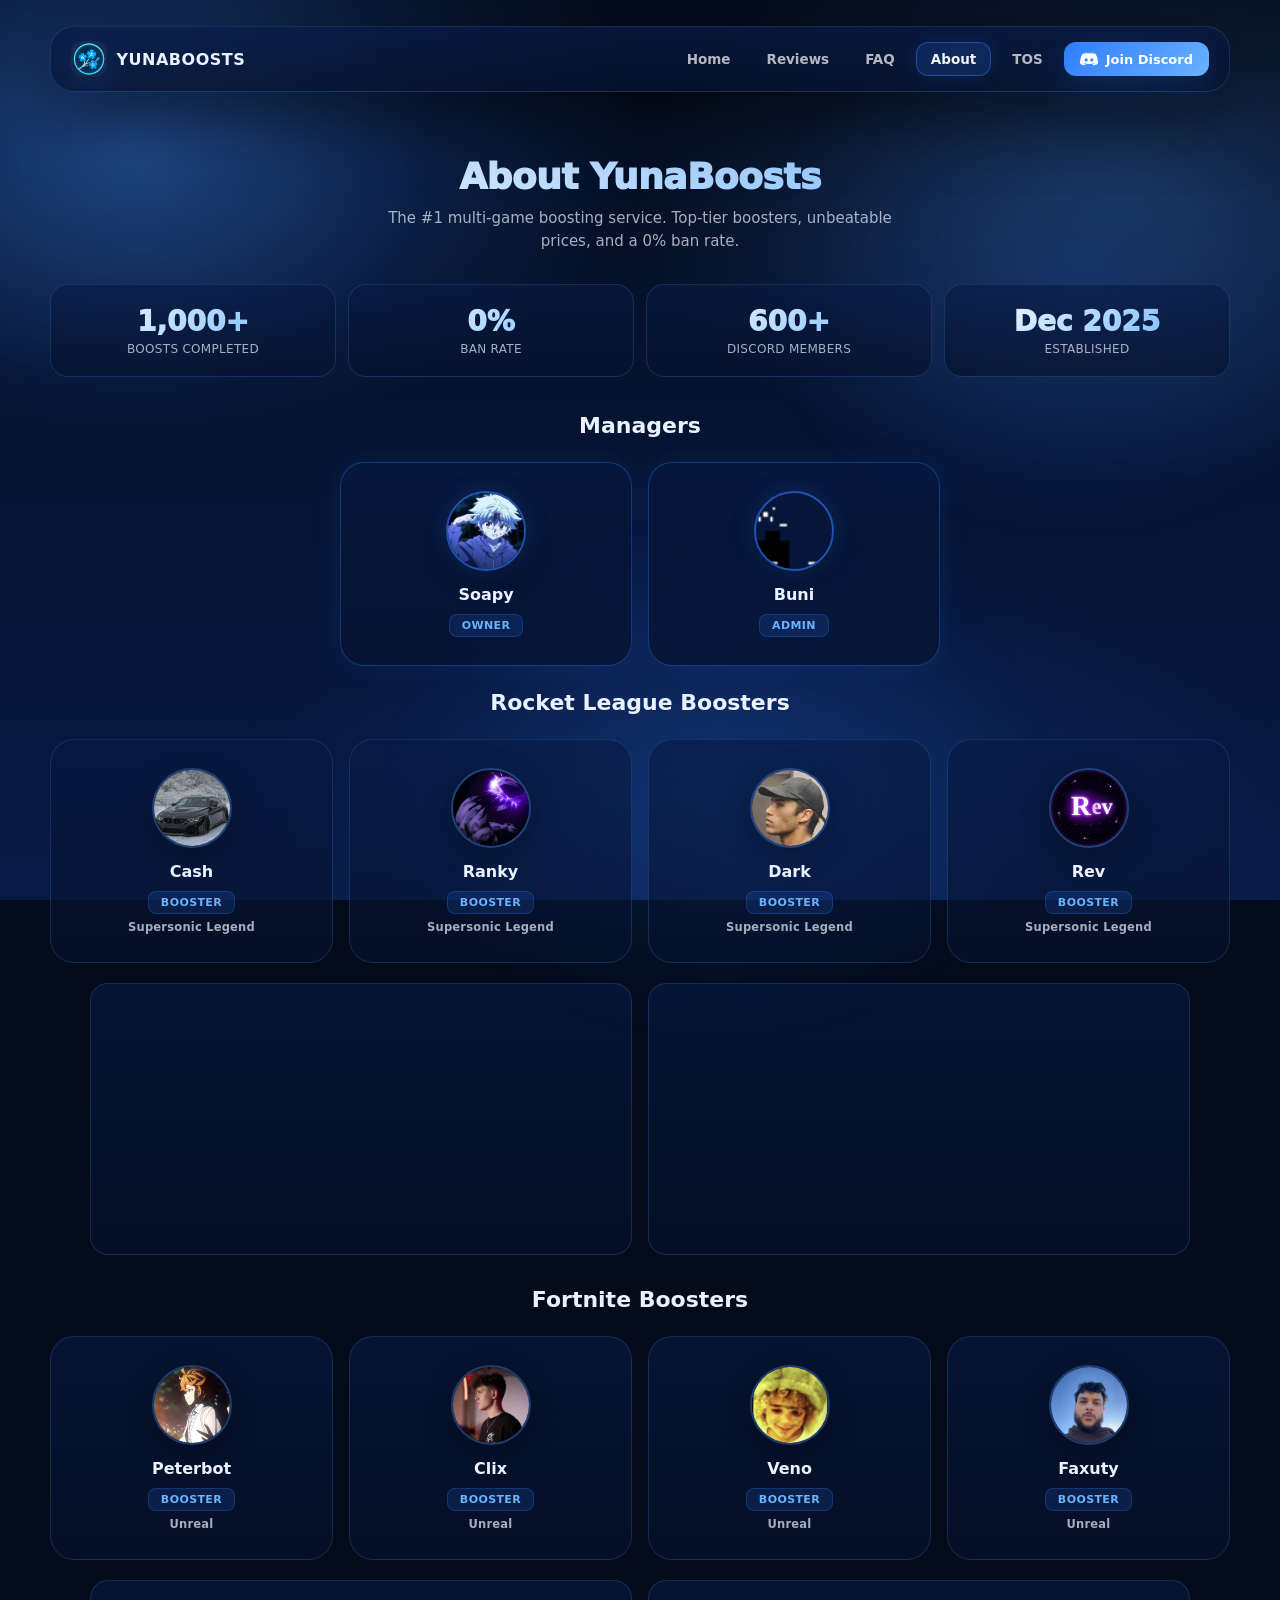
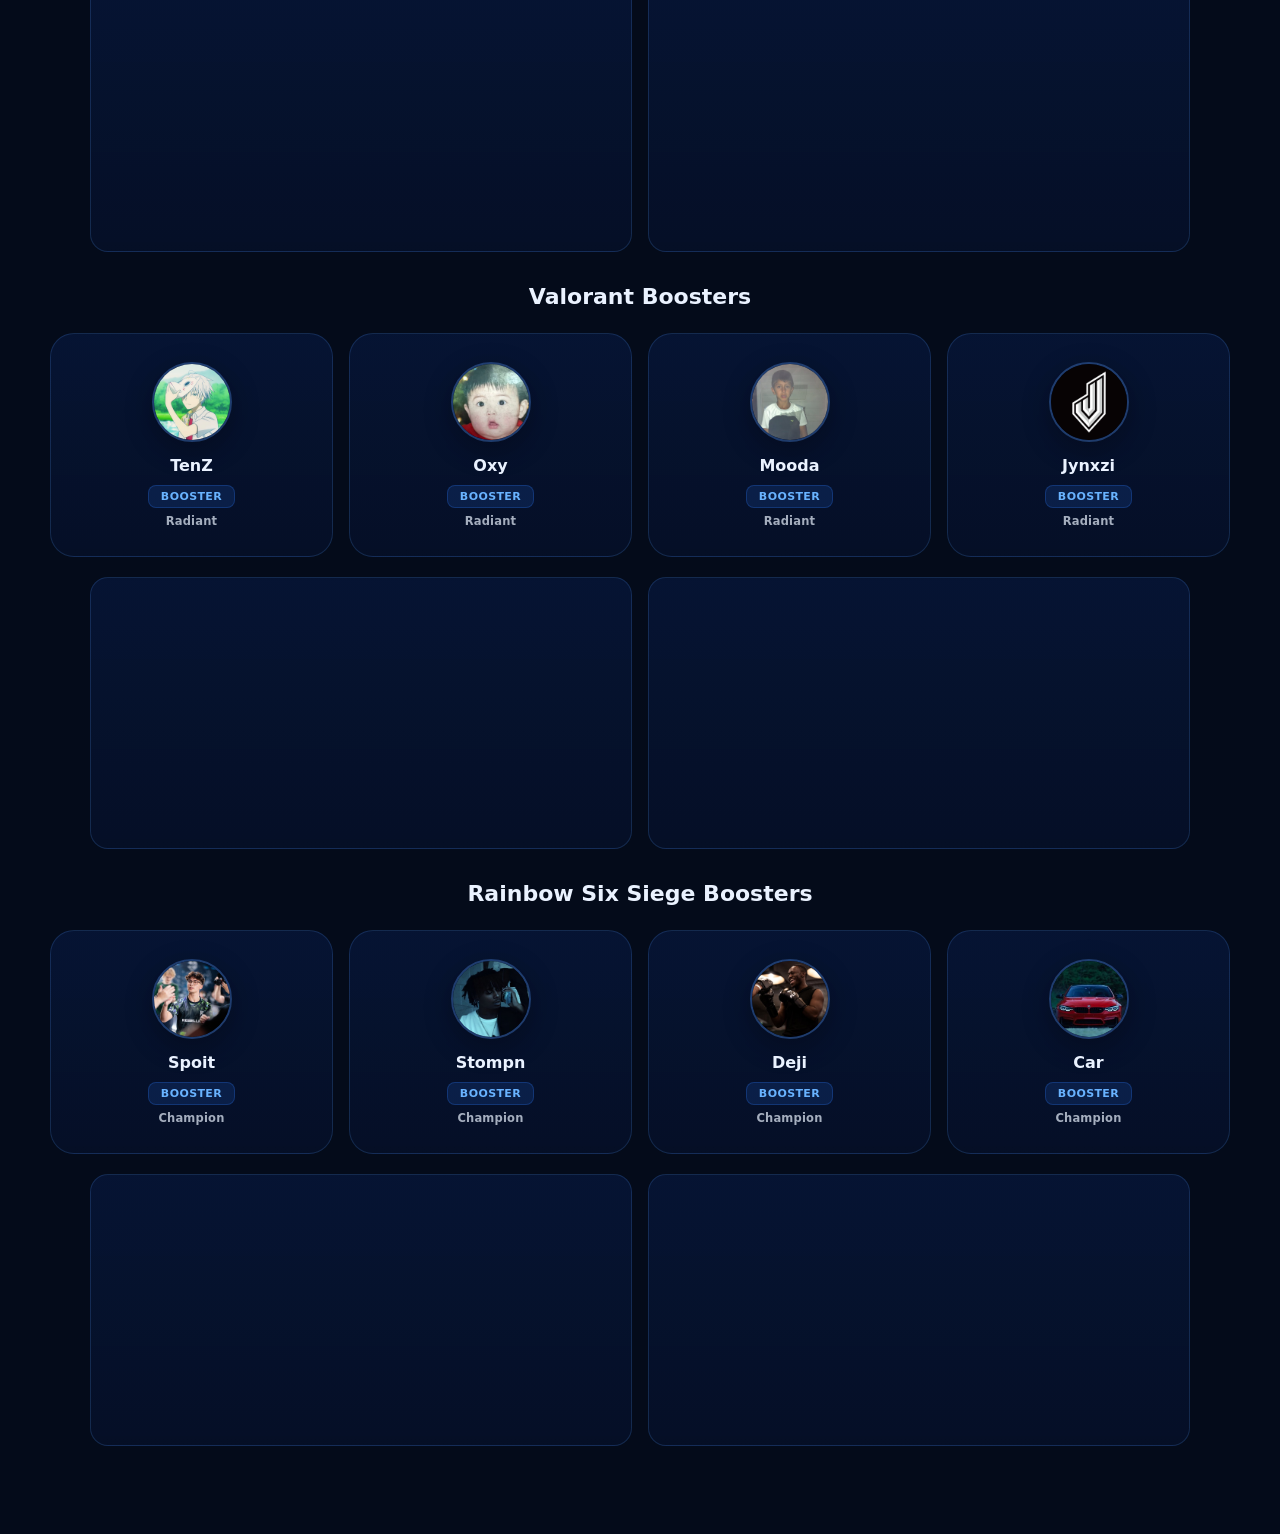
==== about/index.html @ 15526dc1 "Initial commit" ====
<!doctype html>
<html lang="en">
<head>
  <meta charset="UTF-8" />
  <meta name="viewport" content="width=device-width, initial-scale=1.0"/>
  <title>YunaBoosts - About</title>
  <meta name="description" content="Meet the YunaBoosts team - boosting services for Rocket League, Fortnite, Valorant, and Rainbow Six Siege." />
  <meta name="nav-depth" content="1">
  <link rel="icon" type="image/png" href="../favicon.png" />
  <link rel="stylesheet" href="../shared/styles.css">
</head>
<body>
  <div class="bg-orb"></div>
  <div class="container">
    <div class="page-hero">
      <h1>About YunaBoosts</h1>
      <p>The #1 multi-game boosting service. Top-tier boosters, unbeatable prices, and a 0% ban rate.</p>
    </div>

    <div class="about-stats">
      <div class="stat-card">
        <div class="stat-number">1,000+</div>
        <div class="stat-label">Boosts Completed</div>
      </div>
      <div class="stat-card">
        <div class="stat-number">0%</div>
        <div class="stat-label">Ban Rate</div>
      </div>
      <div class="stat-card">
        <div class="stat-number">600+</div>
        <div class="stat-label">Discord Members</div>
      </div>
      <div class="stat-card">
        <div class="stat-number">Dec 2025</div>
        <div class="stat-label">Established</div>
      </div>
    </div>

    <!-- Managers -->
    <h2 class="team-heading">Managers</h2>

    <div class="team-grid" style="grid-template-columns: repeat(2, 1fr); max-width: 600px; margin: 0 auto 24px;">

      <div class="team-card owner">
        <div class="team-avatar">
          <img src="../fwsoapy.webp" alt="Soapy" />
        </div>
        <div class="team-name">Soapy</div>
        <div class="team-role">Owner</div>
      </div>

      <div class="team-card owner">
        <div class="team-avatar">
          <img src="../buni.webp" alt="Buni" />
        </div>
        <div class="team-name">Buni</div>
        <div class="team-role">Admin</div>
      </div>

    </div>

    <!-- Rocket League Boosters -->
    <h2 class="team-heading">Rocket League Boosters</h2>

    <div class="team-grid">

      <div class="team-card">
        <div class="team-avatar">
          <img src="../cash.webp" alt="Cash" />
        </div>
        <div class="team-name">Cash</div>
        <div class="team-role">Booster</div>
        <div class="team-badge">Supersonic Legend</div>
      </div>

      <div class="team-card">
        <div class="team-avatar">
          <img src="../ranky.webp" alt="Ranky" />
        </div>
        <div class="team-name">Ranky</div>
        <div class="team-role">Booster</div>
        <div class="team-badge">Supersonic Legend</div>
      </div>

      <div class="team-card">
        <div class="team-avatar">
          <img src="../dark.webp" alt="Dark" />
        </div>
        <div class="team-name">Dark</div>
        <div class="team-role">Booster</div>
        <div class="team-badge">Supersonic Legend</div>
      </div>

      <div class="team-card">
        <div class="team-avatar">
          <img src="../rev.webp" alt="Rev" />
        </div>
        <div class="team-name">Rev</div>
        <div class="team-role">Booster</div>
        <div class="team-badge">Supersonic Legend</div>
      </div>

    </div>

    <div class="clips-grid" style="margin-top:20px; margin-bottom:32px;">
      <div class="clip-card"><video src="../rl1.mp4" autoplay muted loop playsinline></video></div>
      <div class="clip-card"><video src="../rl2.mp4" autoplay muted loop playsinline></video></div>
    </div>

    <!-- Fortnite Boosters -->
    <h2 class="team-heading">Fortnite Boosters</h2>

    <div class="team-grid">
      <div class="team-card">
        <div class="team-avatar"><img src="../peterbot.webp" alt="Peterbot" /></div>
        <div class="team-name">Peterbot</div>
        <div class="team-role">Booster</div>
        <div class="team-badge">Unreal</div>
      </div>
      <div class="team-card">
        <div class="team-avatar"><img src="../clix.webp" alt="Clix" /></div>
        <div class="team-name">Clix</div>
        <div class="team-role">Booster</div>
        <div class="team-badge">Unreal</div>
      </div>
      <div class="team-card">
        <div class="team-avatar"><img src="../veno.webp" alt="Veno" /></div>
        <div class="team-name">Veno</div>
        <div class="team-role">Booster</div>
        <div class="team-badge">Unreal</div>
      </div>
      <div class="team-card">
        <div class="team-avatar"><img src="../faxuty.webp" alt="Faxuty" /></div>
        <div class="team-name">Faxuty</div>
        <div class="team-role">Booster</div>
        <div class="team-badge">Unreal</div>
      </div>
    </div>

    <div class="clips-grid" style="margin-top:20px; margin-bottom:32px;">
      <div class="clip-card"><video src="../fn1.mp4" autoplay muted loop playsinline></video></div>
      <div class="clip-card"><video src="../fn2.mp4" autoplay muted loop playsinline></video></div>
    </div>

    <!-- Valorant Boosters -->
    <h2 class="team-heading">Valorant Boosters</h2>

    <div class="team-grid">
      <div class="team-card">
        <div class="team-avatar"><img src="../tenz.webp" alt="TenZ" /></div>
        <div class="team-name">TenZ</div>
        <div class="team-role">Booster</div>
        <div class="team-badge">Radiant</div>
      </div>
      <div class="team-card">
        <div class="team-avatar"><img src="../oxy.webp" alt="Oxy" /></div>
        <div class="team-name">Oxy</div>
        <div class="team-role">Booster</div>
        <div class="team-badge">Radiant</div>
      </div>
      <div class="team-card">
        <div class="team-avatar"><img src="../mooda.webp" alt="Mooda" /></div>
        <div class="team-name">Mooda</div>
        <div class="team-role">Booster</div>
        <div class="team-badge">Radiant</div>
      </div>
      <div class="team-card">
        <div class="team-avatar"><img src="../jynxzi.webp" alt="Jynxzi" /></div>
        <div class="team-name">Jynxzi</div>
        <div class="team-role">Booster</div>
        <div class="team-badge">Radiant</div>
      </div>
    </div>

    <div class="clips-grid" style="margin-top:20px; margin-bottom:32px;">
      <div class="clip-card"><video src="../val1.mp4" autoplay muted loop playsinline></video></div>
      <div class="clip-card"><video src="../val2.mp4" autoplay muted loop playsinline></video></div>
    </div>

    <!-- Rainbow Six Siege Boosters -->
    <h2 class="team-heading">Rainbow Six Siege Boosters</h2>

    <div class="team-grid">
      <div class="team-card">
        <div class="team-avatar"><img src="../spoit.webp" alt="Spoit" /></div>
        <div class="team-name">Spoit</div>
        <div class="team-role">Booster</div>
        <div class="team-badge">Champion</div>
      </div>
      <div class="team-card">
        <div class="team-avatar"><img src="../stompn.webp" alt="Stompn" /></div>
        <div class="team-name">Stompn</div>
        <div class="team-role">Booster</div>
        <div class="team-badge">Champion</div>
      </div>
      <div class="team-card">
        <div class="team-avatar"><img src="../deji.webp" alt="Deji" /></div>
        <div class="team-name">Deji</div>
        <div class="team-role">Booster</div>
        <div class="team-badge">Champion</div>
      </div>
      <div class="team-card">
        <div class="team-avatar"><img src="../car.webp" alt="Car" /></div>
        <div class="team-name">Car</div>
        <div class="team-role">Booster</div>
        <div class="team-badge">Champion</div>
      </div>
    </div>

    <div class="clips-grid" style="margin-top:20px; margin-bottom:32px;">
      <div class="clip-card"><video src="../siege1.mp4" autoplay muted loop playsinline></video></div>
      <div class="clip-card"><video src="../siege2.mp4" autoplay muted loop playsinline></video></div>
    </div>

    <script>
      (function(){
        let savedScrollY = 0;
        let restoring = false;

        function restoreScroll() {
          if (restoring) return;
          restoring = true;
          let attempts = 0;
          function tryRestore() {
            window.scrollTo(0, savedScrollY);
            attempts++;
            if (attempts < 10) requestAnimationFrame(tryRestore);
            else restoring = false;
          }
          tryRestore();
          setTimeout(() => { window.scrollTo(0, savedScrollY); restoring = false; }, 300);
        }

        document.querySelectorAll('.clip-card video').forEach(v => {
          v.style.cursor = 'pointer';
          v.addEventListener('click', () => {
            savedScrollY = window.scrollY;
            if (v.requestFullscreen) v.requestFullscreen();
            else if (v.webkitEnterFullscreen) v.webkitEnterFullscreen();
          });
        });

        document.addEventListener('fullscreenchange', () => {
          if (!document.fullscreenElement) restoreScroll();
        });
        document.addEventListener('webkitfullscreenchange', () => {
          if (!document.webkitFullscreenElement) restoreScroll();
        });
      })();
    </script>
  </div>

  <style>
    .placeholder-avatar {
      width: 100%; height: 100%; display: flex; align-items: center; justify-content: center;
      background: linear-gradient(135deg, rgba(47,124,255,.18), rgba(105,179,255,.12));
      border-radius: 50%; font-weight: 900; font-size: 14px; color: rgba(105,179,255,.7);
      letter-spacing: 1px;
    }
  </style>

  <script src="../shared/nav.js"></script>
</body>
</html>
---- shared/styles.css ----
/* ===== YunaBoosts Shared Styles ===== */
:root{ color-scheme: dark; }
:root{
  --bg0:#040b1a;
  --bg1:#061433;
  --bg2:#081a44;
  --text:#eaf2ff;
  --muted: rgba(234,242,255,.70);
  --brand:#2f7cff;
  --brand2:#69b3ff;
  --shadow: 0 20px 70px rgba(0,0,0,.55);
  --glow: 0 0 0 1px rgba(47,124,255,.35), 0 0 34px rgba(47,124,255,.24);
  --radius: 18px;
  --radius2: 24px;
}

*{ box-sizing:border-box; }
html,body{ height:100%; }
body{
  margin:0;
  color:var(--text);
  font-family: ui-sans-serif, system-ui, -apple-system, Segoe UI, Roboto, Helvetica, Arial;
  background: var(--bg0);
  background-image:
    radial-gradient(900px 520px at 10% 15%, rgba(47,124,255,.34), transparent 58%),
    radial-gradient(900px 520px at 88% 22%, rgba(105,179,255,.18), transparent 55%),
    radial-gradient(900px 520px at 60% 95%, rgba(47,124,255,.16), transparent 60%),
    linear-gradient(180deg, #040b1a, #061433, #081a44);
  background-attachment: fixed;
  background-size: 100% 100%;
  background-repeat: no-repeat;
  overflow-x:hidden;
  min-height:100vh;
}

.bg-orb{
  position:fixed; inset:-140px;
  background:
    radial-gradient(520px 420px at 18% 25%, rgba(105,179,255,.16), transparent 60%),
    radial-gradient(560px 440px at 78% 35%, rgba(47,124,255,.20), transparent 62%),
    radial-gradient(560px 440px at 55% 78%, rgba(47,124,255,.16), transparent 62%);
  filter: blur(10px);
  opacity:.95;
  pointer-events:none;
  animation: drift 16s ease-in-out infinite;
  z-index:0;
}
@keyframes drift{
  0%,100% { transform: translate3d(0,0,0) scale(1); }
  50% { transform: translate3d(16px,-10px,0) scale(1.02); }
}

.container{
  width:min(1180px, calc(100% - 40px));
  margin:0 auto;
  padding: 26px 0 56px;
  position:relative;
  z-index:1;
}

/* ===== NAVIGATION ===== */
.site-nav{
  margin-bottom: 24px;
  position: relative;
  z-index: 50000;
}
.nav-inner{
  display:flex;
  align-items:center;
  justify-content:space-between;
  gap: 16px;
  padding: 14px 20px;
  border-radius: var(--radius2);
  border: 1px solid rgba(90,160,255,.18);
  background: linear-gradient(180deg, rgba(8,26,68,.72), rgba(6,18,45,.78));
  backdrop-filter: blur(14px);
  box-shadow: var(--shadow);
}
.nav-brand{
  display:flex;
  align-items:center;
  gap: 10px;
  text-decoration:none;
  color: var(--text);
  flex-shrink:0;
}
.nav-logo{
  width:36px; height:36px;
  border-radius: 12px;
  overflow:hidden;
  box-shadow: 0 12px 36px rgba(47,124,255,.18);
  background: rgba(255,255,255,.06);
}
.nav-logo img{ width:100%; height:100%; object-fit:cover; display:block; }
.nav-title{
  font-size: 16px;
  font-weight: 900;
  letter-spacing:.5px;
  text-transform:uppercase;
}
.nav-links{
  display:flex;
  align-items:center;
  gap: 6px;
}
.nav-link{
  padding: 8px 14px;
  border-radius: 12px;
  font-size: 13.5px;
  font-weight: 600;
  color: rgba(255,255,255,.70);
  text-decoration:none;
  transition: all .18s ease;
  border: 1px solid transparent;
}
.nav-link:hover{
  color: rgba(255,255,255,.95);
  background: rgba(47,124,255,.10);
  border-color: rgba(90,160,255,.18);
}
.nav-link.active{
  color: rgba(255,255,255,.95);
  background: rgba(47,124,255,.18);
  border-color: rgba(47,124,255,.45);
  box-shadow: 0 0 20px rgba(47,124,255,.12);
}
.nav-discord{
  display:flex;
  align-items:center;
  gap: 8px;
  padding: 8px 16px;
  border-radius: 12px;
  font-size: 13px;
  font-weight: 800;
  color: #fff;
  text-decoration:none;
  background: linear-gradient(135deg, rgba(47,124,255,1), rgba(105,179,255,1));
  box-shadow: 0 12px 32px rgba(47,124,255,.18);
  transition: all .18s ease;
  white-space:nowrap;
}
.nav-discord:hover{
  transform: translateY(-1px);
  filter: brightness(1.08);
  box-shadow: 0 16px 40px rgba(47,124,255,.24);
}
.nav-discord-icon{
  width: 18px; height: 18px;
  object-fit:contain;
}

/* Hamburger */
.nav-hamburger{
  display:none;
  flex-direction:column;
  gap: 5px;
  background:none;
  border:none;
  cursor:pointer;
  padding: 6px;
}
.nav-hamburger span{
  display:block;
  width: 24px;
  height: 2px;
  background: rgba(255,255,255,.85);
  border-radius: 2px;
  transition: all .2s ease;
}
.nav-hamburger.open span:nth-child(1){ transform: translateY(7px) rotate(45deg); }
.nav-hamburger.open span:nth-child(2){ opacity:0; }
.nav-hamburger.open span:nth-child(3){ transform: translateY(-7px) rotate(-45deg); }

@media (max-width: 820px){
  .nav-hamburger{ display:flex; }
  .nav-links{
    display:none;
    position:absolute;
    top: calc(100% + 8px);
    left:0; right:0;
    flex-direction:column;
    padding: 12px;
    border-radius: var(--radius);
    border: 1px solid rgba(90,160,255,.22);
    background: linear-gradient(180deg, rgba(6,18,45,.98), rgba(8,26,68,.98));
    backdrop-filter: blur(14px);
    box-shadow: 0 24px 70px rgba(0,0,0,.65);
    z-index: 9999;
    gap: 4px;
  }
  .nav-links.open{ display:flex; }
  .nav-inner{ position:relative; }
  .nav-link{ width:100%; padding: 12px 14px; }
  .nav-discord{ width:100%; justify-content:center; padding: 12px; }
}

/* ===== FOOTER ===== */
.site-footer{
  margin-top: 48px;
  padding-top: 32px;
  border-top: 1px solid rgba(90,160,255,.12);
}
.footer-inner{
  text-align:center;
}
.footer-top{
  display:flex;
  align-items:center;
  justify-content:space-between;
  gap: 24px;
  flex-wrap:wrap;
  margin-bottom: 24px;
}
.footer-brand{
  display:flex;
  align-items:center;
  gap: 10px;
  font-weight: 900;
  font-size: 15px;
  letter-spacing:.4px;
  text-transform:uppercase;
}
.footer-links{
  display:flex;
  gap: 8px;
  flex-wrap:wrap;
  justify-content:center;
}
.footer-links a{
  padding: 6px 12px;
  border-radius: 10px;
  font-size: 13px;
  color: rgba(255,255,255,.60);
  text-decoration:none;
  transition: all .16s ease;
  border: 1px solid transparent;
}
.footer-links a:hover{
  color: rgba(255,255,255,.90);
  background: rgba(47,124,255,.10);
  border-color: rgba(90,160,255,.18);
}
.footer-discord{
  display:flex;
  align-items:center;
  gap: 8px;
  padding: 8px 16px;
  border-radius: 12px;
  font-size: 13px;
  font-weight: 700;
  color: #fff;
  text-decoration:none;
  background: linear-gradient(135deg, rgba(47,124,255,.85), rgba(105,179,255,.85));
  transition: all .18s ease;
  white-space:nowrap;
}
.footer-discord:hover{
  transform: translateY(-1px);
  filter: brightness(1.08);
}
.footer-discord-icon{
  width: 16px; height: 16px;
  object-fit:contain;
}
.footer-bottom{
  color: rgba(234,242,255,.40);
  font-size: 12px;
  padding: 16px 0;
  border-top: 1px solid rgba(90,160,255,.08);
}

@media (max-width: 640px){
  .footer-top{ flex-direction:column; align-items:center; }
}

/* ===== PAGE HERO ===== */
.page-hero{
  text-align:center;
  padding: 40px 0 32px;
}
.page-hero h1{
  font-size: 36px;
  font-weight: 950;
  letter-spacing:-.5px;
  margin:0 0 10px;
  background: linear-gradient(135deg, #fff, var(--brand2));
  -webkit-background-clip: text;
  -webkit-text-fill-color: transparent;
  background-clip: text;
}
.page-hero p{
  color: var(--muted);
  font-size: 15px;
  margin:0;
  max-width:520px;
  margin: 0 auto;
  line-height:1.5;
}

/* ===== CARD (shared) ===== */
.card{
  border:1px solid rgba(90,160,255,.18);
  background: linear-gradient(180deg, rgba(8,26,68,.72), rgba(6,18,45,.78));
  border-radius: var(--radius2);
  box-shadow: var(--shadow);
  backdrop-filter: blur(12px);
  position:relative;
}
.card .edge-glow{
  position:absolute; inset:-1px;
  border-radius: inherit;
  pointer-events:none;
  box-shadow: var(--glow);
  opacity:.95;
}

/* ===== FAQ STYLES ===== */
.faq-list{
  max-width: 780px;
  margin: 0 auto;
  display:flex;
  flex-direction:column;
  gap: 10px;
}
.faq-item{
  border: 1px solid rgba(90,160,255,.18);
  border-radius: var(--radius);
  background: linear-gradient(180deg, rgba(8,26,68,.60), rgba(6,18,45,.66));
  overflow:hidden;
  transition: border-color .2s ease, box-shadow .2s ease;
}
.faq-item:hover{
  border-color: rgba(90,160,255,.30);
}
.faq-item.open{
  border-color: rgba(47,124,255,.45);
  box-shadow: 0 0 24px rgba(47,124,255,.10), inset 0 0 40px rgba(47,124,255,.06);
  background: rgba(12,30,70,.55);
}
.faq-question{
  display:flex;
  align-items:center;
  justify-content:space-between;
  gap: 16px;
  padding: 18px 20px;
  cursor:pointer;
  user-select:none;
  font-size: 14.5px;
  font-weight: 700;
  color: rgba(255,255,255,.92);
  transition: background .18s ease;
  border-radius: var(--radius);
}
.faq-item.open .faq-question{
  border-radius: var(--radius) var(--radius) 0 0;
  background: transparent;
}
.faq-question:hover{
  background: rgba(47,124,255,.06);
}
.faq-item.open .faq-question:hover{
  background: rgba(47,124,255,.04);
}
.faq-chevron{
  width: 20px;
  height: 20px;
  flex-shrink:0;
  transition: transform .25s ease;
  opacity:.6;
}
.faq-item.open .faq-chevron{
  transform: rotate(180deg);
  opacity:.9;
}
.faq-answer{
  display: grid;
  grid-template-rows: 0fr;
  transition: grid-template-rows .3s ease;
}
.faq-item.open .faq-answer{
  grid-template-rows: 1fr;
}
.faq-answer-inner{
  overflow: hidden;
  padding: 0 20px;
  color: var(--muted);
  font-size: 13.5px;
  line-height: 1.6;
}
.faq-item.open .faq-answer-inner{
  padding-bottom: 18px;
}
.faq-answer-inner a{
  color: var(--brand2);
  text-decoration:none;
  font-weight: 700;
}
.faq-answer-inner a:hover{
  text-decoration:underline;
}
.faq-discord-btn{
  display:inline-flex;
  align-items:center;
  gap: 8px;
  margin-top: 10px;
  padding: 10px 20px;
  border-radius: 12px;
  font-size: 13px;
  font-weight: 900;
  color: #fff !important;
  text-decoration:none !important;
  background: linear-gradient(135deg, #2f7cff, #69b3ff) !important;
  box-shadow: 0 12px 30px rgba(47,124,255,.28), 0 0 0 1px rgba(255,255,255,.10) inset;
  transition: all .18s ease;
  letter-spacing:.2px;
}
.faq-discord-btn:hover{
  transform: translateY(-2px);
  filter: brightness(1.08);
  text-decoration:none !important;
  box-shadow: 0 16px 40px rgba(47,124,255,.35), 0 0 0 1px rgba(255,255,255,.12) inset;
}
.faq-discord-btn img{
  width:18px; height:18px; object-fit:contain; filter: brightness(10);
}

/* ===== REVIEWS STYLES ===== */
.reviews-carousel{
  overflow:hidden;
  padding: 20px 0;
  position:relative;
  border-radius: var(--radius2);
}
.reviews-carousel::before,
.reviews-carousel::after{
  content:"";
  position:absolute;
  top:0; bottom:0;
  width: 50px;
  z-index:2;
  pointer-events:none;
  border-radius: var(--radius2);
}
.reviews-carousel::before{
  left:0;
  background: linear-gradient(90deg, rgba(6,20,51,.70), transparent);
}
.reviews-carousel::after{
  right:0;
  background: linear-gradient(-90deg, rgba(6,20,51,.70), transparent);
}
.reviews-track{
  display:flex;
  gap: 16px;
  animation: scrollReviews 80s linear infinite;
  width: max-content;
}
.reviews-track:hover{
  animation-play-state: paused;
}
.reviews-track-reverse{
  animation: scrollReviewsReverse 90s linear infinite;
}
.reviews-track-reverse:hover{
  animation-play-state: paused;
}
@keyframes scrollReviews{
  0%{ transform: translateX(0); }
  100%{ transform: translateX(-50%); }
}
@keyframes scrollReviewsReverse{
  0%{ transform: translateX(-50%); }
  100%{ transform: translateX(0); }
}
.review-card{
  flex-shrink:0;
  width: 320px;
  padding: 18px;
  border-radius: var(--radius);
  border: 1px solid rgba(90,160,255,.18);
  background: linear-gradient(180deg, rgba(8,26,68,.65), rgba(6,18,45,.72));
  backdrop-filter: blur(10px);
  transition: border-color .2s ease, transform .2s ease;
}
.review-card:hover{
  border-color: rgba(90,160,255,.35);
  transform: translateY(-2px);
}
.review-header{
  display:flex;
  align-items:center;
  justify-content:space-between;
  margin-bottom: 10px;
}
.review-user{
  font-weight: 800;
  font-size: 14px;
  color: rgba(255,255,255,.92);
}
.review-stars{
  color: #ffb800;
  font-size: 13px;
  letter-spacing: 1px;
}
.review-type{
  display:inline-block;
  padding: 4px 10px;
  border-radius: 8px;
  font-size: 11px;
  font-weight: 700;
  text-transform:uppercase;
  letter-spacing:.4px;
  background: rgba(47,124,255,.16);
  border: 1px solid rgba(47,124,255,.30);
  color: var(--brand2);
  margin-bottom: 8px;
}
.review-detail{
  font-size: 12.5px;
  color: var(--muted);
  line-height: 1.5;
  margin-bottom: 4px;
}
.review-detail strong{
  color: rgba(255,255,255,.85);
}
.review-date{
  font-size: 11px;
  color: rgba(255,255,255,.35);
  margin-top: 8px;
}
.reviews-cta{
  text-align:center;
  margin-top: 32px;
}
.reviews-cta a{
  display:inline-flex;
  align-items:center;
  gap: 8px;
  padding: 14px 28px;
  border-radius: 14px;
  font-size: 14px;
  font-weight: 900;
  color: #fff;
  text-decoration:none;
  background: linear-gradient(135deg, rgba(47,124,255,1), rgba(105,179,255,1));
  box-shadow: 0 18px 46px rgba(47,124,255,.22), 0 0 0 1px rgba(255,255,255,.10) inset;
  transition: all .18s ease;
}
.reviews-cta a:hover{
  transform: translateY(-2px);
  filter: brightness(1.06);
  box-shadow: 0 22px 60px rgba(47,124,255,.26);
}
.reviews-cta img{
  width:20px; height:20px; object-fit:contain;
}

/* ===== ABOUT STYLES ===== */
.about-stats{
  display:grid;
  grid-template-columns: repeat(auto-fit, minmax(160px, 1fr));
  gap: 12px;
  margin-bottom: 36px;
}
.stat-card{
  text-align:center;
  padding: 20px 14px;
  border-radius: var(--radius);
  border: 1px solid rgba(90,160,255,.18);
  background: linear-gradient(180deg, rgba(8,26,68,.60), rgba(6,18,45,.66));
}
.stat-number{
  font-size: 28px;
  font-weight: 950;
  background: linear-gradient(135deg, #fff, var(--brand2));
  -webkit-background-clip: text;
  -webkit-text-fill-color: transparent;
  background-clip: text;
}
.stat-label{
  font-size: 12px;
  color: var(--muted);
  margin-top: 4px;
  text-transform:uppercase;
  letter-spacing:.3px;
}
.team-heading{
  text-align:center;
  font-size: 22px;
  font-weight: 900;
  margin: 0 0 24px;
}
.team-grid{
  display:grid;
  grid-template-columns: repeat(4, 1fr);
  gap: 16px;
}
@media (max-width: 820px){
  .team-grid{ grid-template-columns: repeat(2, 1fr); }
}
@media (max-width: 480px){
  .team-grid{ grid-template-columns: 1fr 1fr; }
}
.team-card{
  text-align:center;
  padding: 28px 18px;
  border-radius: var(--radius2);
  border: 1px solid rgba(90,160,255,.18);
  background: linear-gradient(180deg, rgba(8,26,68,.60), rgba(6,18,45,.66));
  transition: all .2s ease;
}
.team-card:hover{
  border-color: rgba(90,160,255,.35);
  transform: translateY(-3px);
  box-shadow: 0 20px 50px rgba(0,0,0,.3);
}
.team-card.owner{
  border-color: rgba(47,124,255,.35);
  box-shadow: 0 0 28px rgba(47,124,255,.10);
}
.team-avatar{
  width: 80px; height: 80px;
  border-radius: 50%;
  margin: 0 auto 14px;
  overflow:hidden;
  border: 2px solid rgba(90,160,255,.30);
  box-shadow: 0 8px 28px rgba(0,0,0,.3);
}
.team-card.owner .team-avatar{
  border-color: rgba(47,124,255,.60);
  box-shadow: 0 0 24px rgba(47,124,255,.20), 0 8px 28px rgba(0,0,0,.3);
}
.team-avatar img{
  width:100%; height:100%; object-fit:cover; display:block;
}
.team-name{
  font-size: 16px;
  font-weight: 900;
  margin-bottom: 4px;
}
.team-role{
  display:inline-block;
  margin-top: 6px;
  padding: 4px 12px;
  border-radius: 8px;
  font-size: 11px;
  font-weight: 700;
  text-transform:uppercase;
  letter-spacing:.4px;
  background: rgba(47,124,255,.14);
  border: 1px solid rgba(47,124,255,.25);
  color: var(--brand2);
}
.team-badge{
  display:block;
  margin-top: 6px;
  font-size: 11.5px;
  font-weight: 600;
  color: var(--muted);
  letter-spacing:.2px;
}
/* ===== CLIPS GRID ===== */
.clips-heading{
  text-align:center;
  font-size: 32px;
  font-weight: 950;
  margin: 48px 0 24px;
  background: linear-gradient(135deg, #fff, var(--brand2));
  -webkit-background-clip: text;
  -webkit-text-fill-color: transparent;
  background-clip: text;
}
.clips-grid{
  display:grid;
  grid-template-columns: 1fr 1fr;
  gap: 16px;
  max-width: 1100px;
  margin: 0 auto;
}
.clip-card{
  border-radius: var(--radius);
  border: 1px solid rgba(90,160,255,.18);
  background: linear-gradient(180deg, rgba(8,26,68,.60), rgba(6,18,45,.66));
  overflow:hidden;
  transition: border-color .2s ease, transform .2s ease;
}
.clip-card:hover{
  border-color: rgba(90,160,255,.35);
  transform: translateY(-2px);
}
.clip-card video{
  width:100%;
  display:block;
}
@media (max-width: 480px){
  .clips-grid{ grid-template-columns: 1fr; }
}

.about-achievements{
  text-align:center;
  margin-bottom: 36px;
  color: var(--muted);
  font-size: 14px;
  line-height: 1.7;
}
.about-achievements strong{
  color: rgba(255,255,255,.92);
  font-weight: 800;
}

/* ===== TOS STYLES ===== */
.tos-content{
  max-width: 780px;
  margin: 0 auto;
}
.tos-section{
  margin-bottom: 24px;
  padding: 22px;
  border-radius: var(--radius);
  border: 1px solid rgba(90,160,255,.18);
  background: linear-gradient(180deg, rgba(8,26,68,.55), rgba(6,18,45,.60));
}
.tos-section h2{
  font-size: 17px;
  font-weight: 900;
  margin: 0 0 12px;
  color: rgba(255,255,255,.95);
}
.tos-section p,
.tos-section ul{
  color: var(--muted);
  font-size: 13.5px;
  line-height: 1.65;
  margin: 0 0 10px;
}
.tos-section ul{
  padding-left: 20px;
}
.tos-section li{
  margin-bottom: 6px;
}
.tos-section p:last-child,
.tos-section ul:last-child{
  margin-bottom:0;
}
.tos-updated{
  text-align:center;
  color: rgba(255,255,255,.35);
  font-size: 12px;
  margin-top: 12px;
}
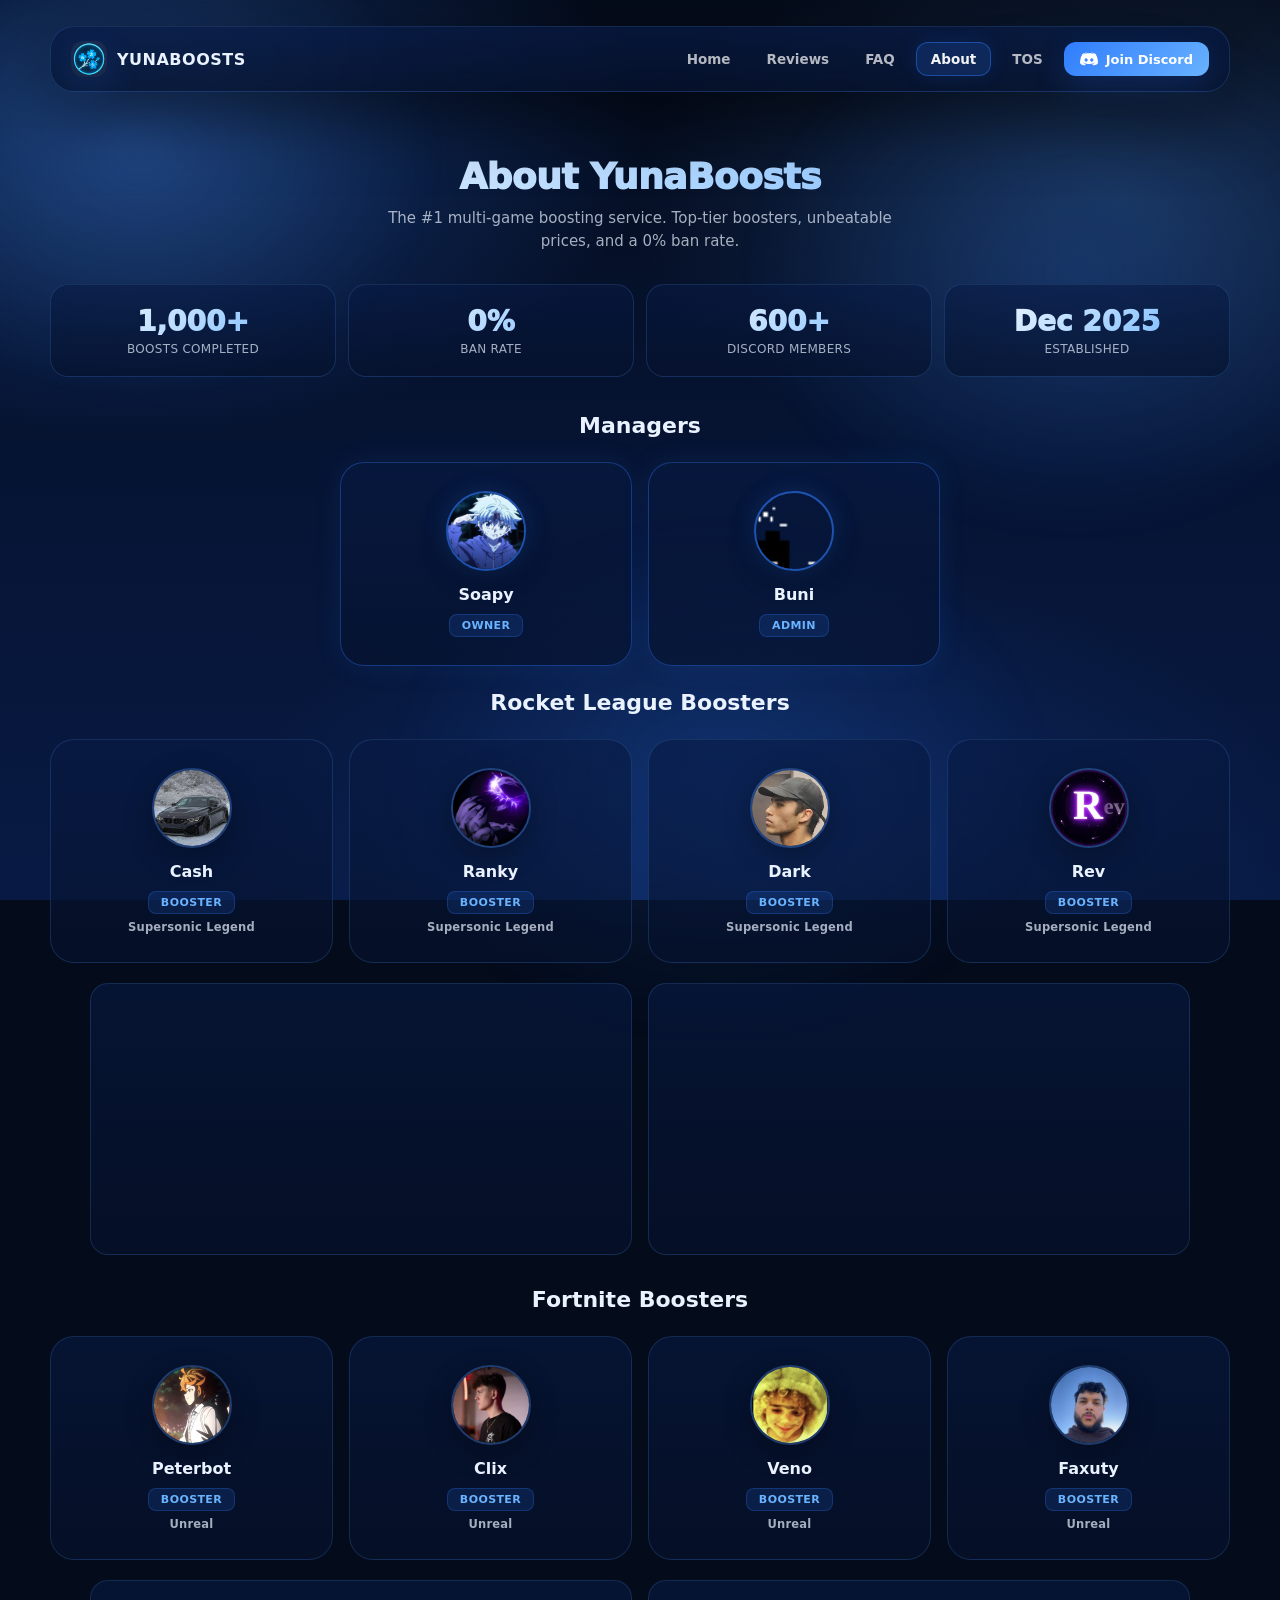
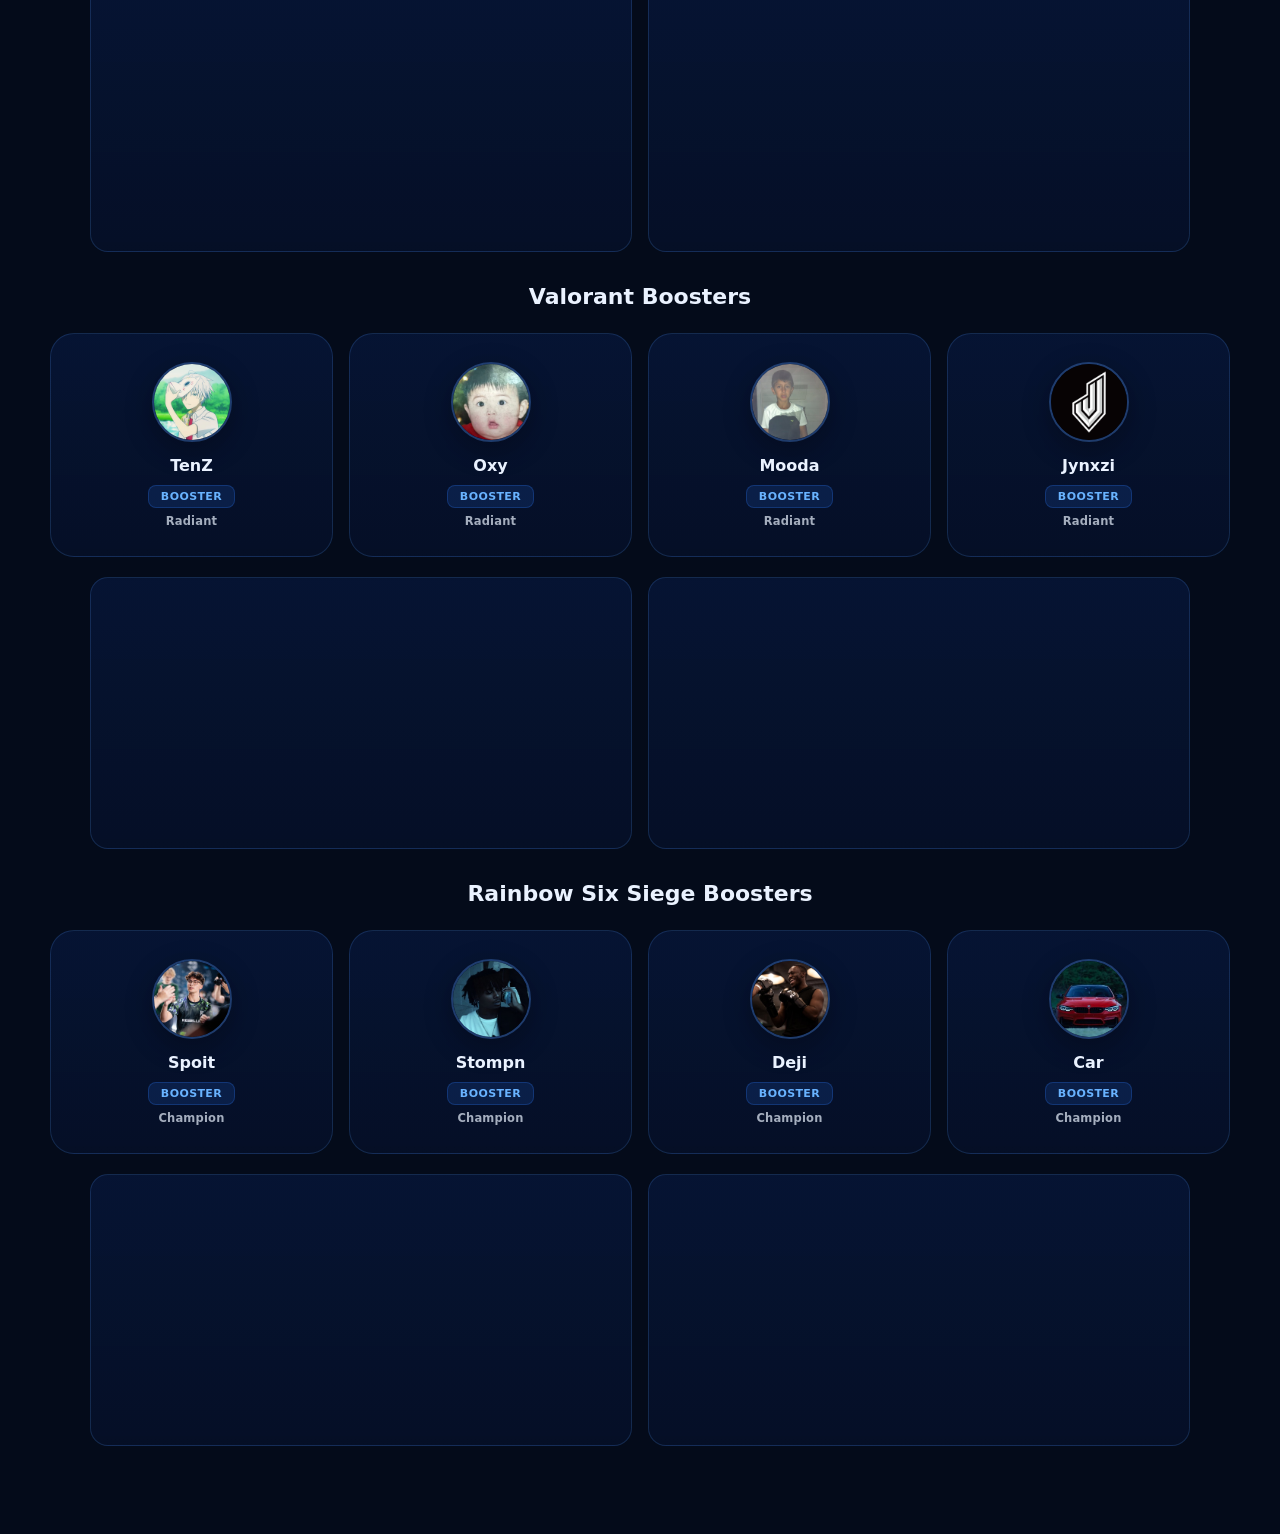
==== commit def5435b: "Update index.html" ====
--- a/about/index.html
+++ b/about/index.html
@@ -4,9 +4,19 @@
   <meta charset="UTF-8" />
   <meta name="viewport" content="width=device-width, initial-scale=1.0"/>
   <title>YunaBoosts - About</title>
-  <meta name="description" content="Meet the YunaBoosts team - boosting services for Rocket League, Fortnite, Valorant, and Rainbow Six Siege." />
+  <meta name="description" content="Meet the YunaBoosts team - premium game boosting services." />
   <meta name="nav-depth" content="1">
-  <link rel="icon" type="image/png" href="../favicon.png" />
+
+  <!-- Open Graph / Discord Embed -->
+  <meta property="og:type" content="website" />
+  <meta property="og:title" content="YunaBoosts - About" />
+  <meta property="og:description" content="Meet the YunaBoosts team - premium game boosting services." />
+  <meta property="og:image" content="../banner.png" />
+  <meta name="twitter:card" content="summary_large_image" />
+  <meta name="twitter:image" content="../banner.png" />
+  <meta name="theme-color" content="#2f7cff" />
+
+  <link rel="icon" type="image/png" href="../logo.png" />
   <link rel="stylesheet" href="../shared/styles.css">
 </head>
 <body>
